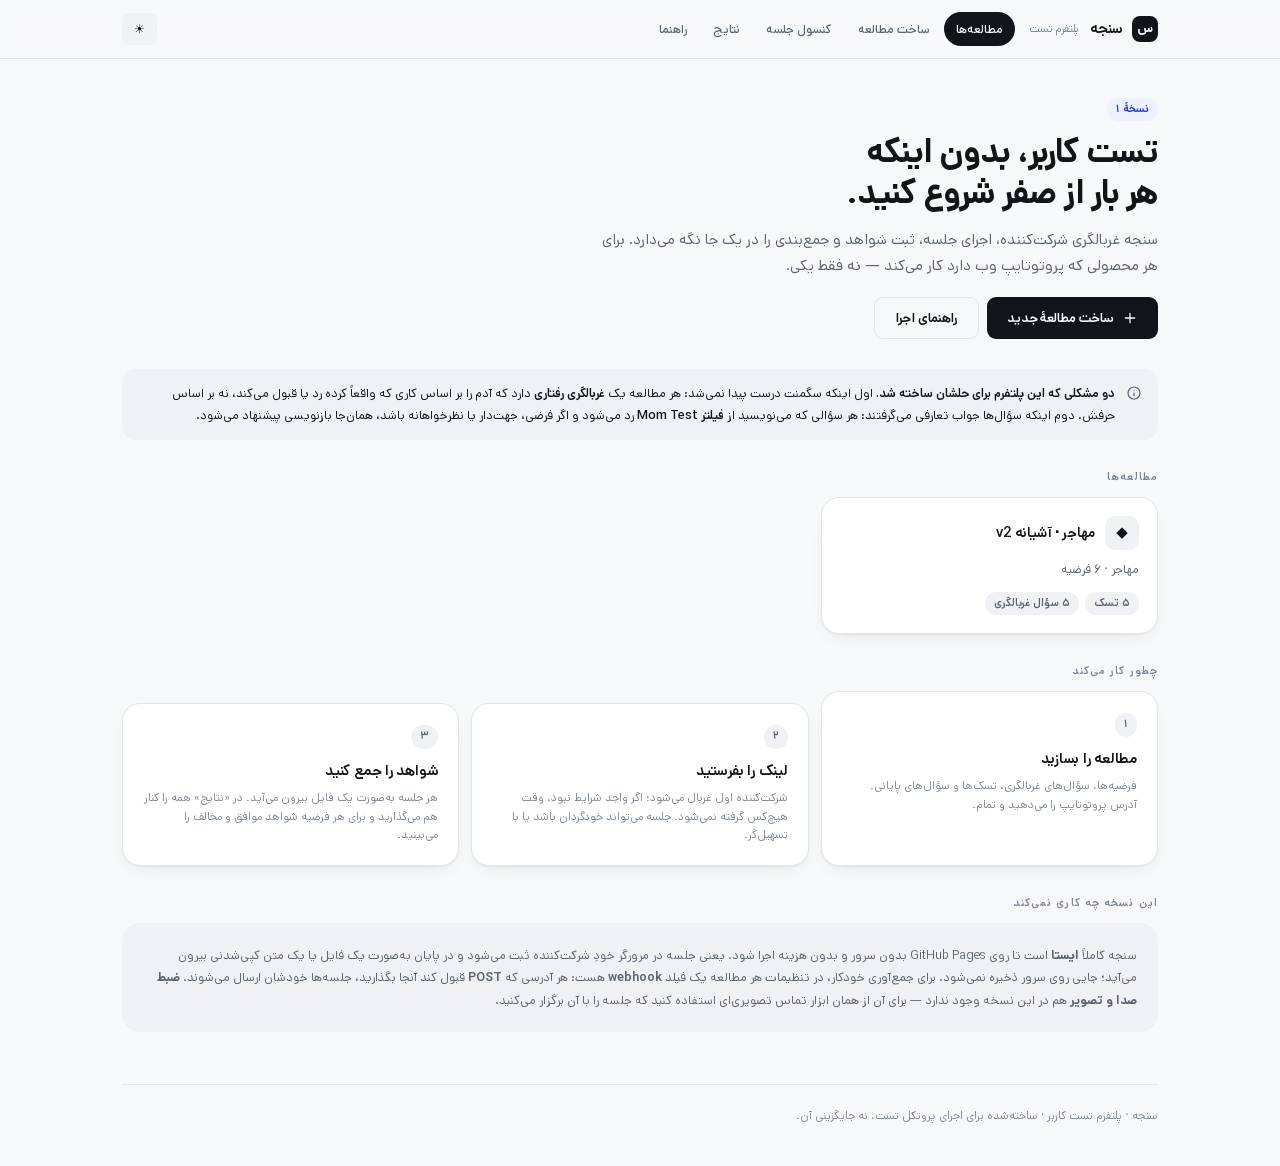
==== index.html @ 76744f60 "Add files via upload" ====
<!doctype html>
<html lang="fa" dir="rtl">
<head>
<meta charset="utf-8">
<meta name="viewport" content="width=device-width,initial-scale=1,viewport-fit=cover">
<title>سنجه · پلتفرم تست کاربر</title>
<meta name="description" content="پلتفرم برگزاری و ثبت تست کاربر — غربالگری، اجرای جلسه، ثبت شواهد و جمع‌بندی.">
<link rel="stylesheet" href="./assets/app.css">
</head>
<body>
<main class="wrap" style="padding-top:38px">

  <header style="margin-bottom:30px">
    <span class="badge b-brand" style="margin-bottom:12px">نسخهٔ ۱</span>
    <h1>تست کاربر، بدون اینکه<br>هر بار از صفر شروع کنید.</h1>
    <p class="lead" style="margin-top:12px">
      سنجه غربالگری شرکت‌کننده، اجرای جلسه، ثبت شواهد و جمع‌بندی را در یک جا نگه می‌دارد.
      برای هر محصولی که پروتوتایپ وب دارد کار می‌کند — نه فقط یکی.
    </p>
    <div class="row-btns" style="margin-top:18px">
      <a class="btn btn-primary" href="builder.html">
        <svg viewBox="0 0 24 24"><path d="M12 5v14M5 12h14"/></svg>ساخت مطالعهٔ جدید</a>
      <a class="btn btn-line" href="guide.html">راهنمای اجرا</a>
    </div>
  </header>

  <div class="note" style="margin-bottom:26px">
    <svg viewBox="0 0 24 24"><circle cx="12" cy="12" r="9"/><path d="M12 16v-4M12 8h.01"/></svg>
    <p><b>دو مشکلی که این پلتفرم برای حلشان ساخته شد.</b>
      اول اینکه سگمنت درست پیدا نمی‌شد: هر مطالعه یک <b>غربالگری رفتاری</b> دارد که آدم را بر اساس
      کاری که واقعاً کرده رد یا قبول می‌کند، نه بر اساس حرفش.
      دوم اینکه سؤال‌ها جواب تعارفی می‌گرفتند: هر سؤالی که می‌نویسید از
      <b>فیلتر Mom Test</b> رد می‌شود و اگر فرضی، جهت‌دار یا نظرخواهانه باشد، همان‌جا بازنویسی پیشنهاد می‌شود.</p>
  </div>

  <div class="sec">مطالعه‌ها</div>
  <div id="list" class="studies"></div>

  <div class="sec">چطور کار می‌کند</div>
  <div class="grid c3">
    <div class="card">
      <span class="badge b-mute">۱</span>
      <h3 style="margin:10px 0 6px">مطالعه را بسازید</h3>
      <p class="tiny">فرضیه‌ها، سؤال‌های غربالگری، تسک‌ها و سؤال‌های پایانی. آدرس پروتوتایپ را می‌دهید و تمام.</p>
    </div>
    <div class="card">
      <span class="badge b-mute">۲</span>
      <h3 style="margin:10px 0 6px">لینک را بفرستید</h3>
      <p class="tiny">شرکت‌کننده اول غربال می‌شود؛ اگر واجد شرایط نبود، وقت هیچ‌کس گرفته نمی‌شود.
        جلسه می‌تواند خودگردان باشد یا با تسهیل‌گر.</p>
    </div>
    <div class="card">
      <span class="badge b-mute">۳</span>
      <h3 style="margin:10px 0 6px">شواهد را جمع کنید</h3>
      <p class="tiny">هر جلسه به‌صورت یک فایل بیرون می‌آید. در «نتایج» همه را کنار هم می‌گذارید و
        برای هر فرضیه شواهد موافق و مخالف را می‌بینید.</p>
    </div>
  </div>

  <div class="sec">این نسخه چه کاری نمی‌کند</div>
  <div class="card flat" style="background:var(--surface-2);border-color:transparent">
    <p style="font-size:12.5px;line-height:1.8;color:var(--ink-2)">
      سنجه کاملاً <b>ایستا</b> است تا روی GitHub Pages بدون سرور و بدون هزینه اجرا شود.
      یعنی جلسه در مرورگر خودِ شرکت‌کننده ثبت می‌شود و در پایان به‌صورت یک فایل یا یک متن کپی‌شدنی بیرون می‌آید؛
      جایی روی سرور ذخیره نمی‌شود. برای جمع‌آوری خودکار، در تنظیمات هر مطالعه یک فیلد
      <b class="en">webhook</b> هست: هر آدرسی که <b class="en">POST</b> قبول کند آنجا بگذارید،
      جلسه‌ها خودشان ارسال می‌شوند. <b>ضبط صدا و تصویر</b> هم در این نسخه وجود ندارد —
      برای آن از همان ابزار تماس تصویری‌ای استفاده کنید که جلسه را با آن برگزار می‌کنید.
    </p>
  </div>

  <footer class="site">سنجه · پلتفرم تست کاربر · ساخته‌شده برای اجرای پروتکل تست، نه جایگزینی آن.</footer>
</main>

<script src="./assets/app.js"></script>
<script>
App.mountChrome('index.html');

const RISK = { 'very-high':'خیلی بالا', 'high':'بالا', 'medium-high':'متوسط تا بالا', 'medium':'متوسط' };

(async function () {
  const list = App.$('list');
  const studies = await App.loadRegistry();
  const sessions = App.allSessions();

  if (!studies.length) {
    list.innerHTML = `<div class="empty" style="grid-column:1/-1">
      <h3>هنوز مطالعه‌ای نیست</h3>
      <p class="tiny">اولین مطالعه را بسازید تا اینجا ظاهر شود.</p></div>`;
    return;
  }

  list.innerHTML = studies.map(s => {
    const n    = sessions.filter(x => x.studyId === s.id).length;
    const done = sessions.filter(x => x.studyId === s.id && x.endedAt).length;
    return `<a class="study" href="study.html?id=${encodeURIComponent(s.id)}">
      <div class="hd">
        <div class="ic">${App.esc(s.icon || '◆')}</div>
        <div class="nm">${App.esc(s.name || 'بدون نام')}</div>
        ${s._source === 'local' ? '<span class="badge b-mute">محلی</span>' : ''}
      </div>
      <p class="d">${App.esc(s.product || '')}${s.product && s.hypotheses?.length ? ' · ' : ''}${
        s.hypotheses?.length ? App.fa(s.hypotheses.length) + ' فرضیه' : ''}</p>
      <div class="ft">
        <span class="badge b-mute">${App.fa(s.tasks?.length || 0)} تسک</span>
        <span class="badge b-mute">${App.fa(s.screener?.questions?.length || 0)} سؤال غربالگری</span>
        ${n ? `<span class="badge b-ok">${App.fa(done)} جلسهٔ کامل</span>` : ''}
      </div>
    </a>`;
  }).join('');
})();
</script>
</body>
</html>
---- assets/app.css ----
/* ═══════════════════════════════════════════════════════════════════
   سنجه · Sanjeh — research platform design system
   One stylesheet for every page. Product-neutral on purpose: this hosts
   studies for many apps, so it must never look like any one of them.
   ═══════════════════════════════════════════════════════════════════ */
@font-face{font-family:Dana;src:url('./fonts/Dana-Light.woff2') format('woff2');font-weight:300;font-display:swap}
@font-face{font-family:Dana;src:url('./fonts/Dana-Regular.woff2') format('woff2');font-weight:400;font-display:swap}
@font-face{font-family:Dana;src:url('./fonts/Dana-Medium.woff2') format('woff2');font-weight:500;font-display:swap}
@font-face{font-family:Dana;src:url('./fonts/Dana-DemiBold.woff2') format('woff2');font-weight:600;font-display:swap}
@font-face{font-family:Dana;src:url('./fonts/Dana-Bold.woff2') format('woff2');font-weight:700;font-display:swap}

:root{
  --f:Dana,system-ui,-apple-system,sans-serif;
  --canvas:#F7F8FA;--surface:#FFF;--surface-2:#EFF1F5;--surface-3:#E4E8EF;
  --ink:#111418;--ink-2:#5A6472;--ink-3:#7C8798;
  --line:#E1E5EC;--line-2:#EFF1F5;
  --brand:#3D5AFE;--brand-soft:#EDF0FF;--brand-ink:#2438C8;
  --ok:#0E8A5F;--ok-soft:#E6F5EF;
  --warn:#A66211;--warn-soft:#FDF3E4;
  --bad:#C33025;--bad-soft:#FCEEEC;
  --r-sm:9px;--r-md:13px;--r-lg:18px;
  --sh:0 1px 2px rgba(17,20,24,.05),0 8px 24px -14px rgba(17,20,24,.16);
  --sh-lg:0 2px 6px rgba(17,20,24,.07),0 26px 50px -24px rgba(17,20,24,.35);
  --spring:cubic-bezier(.16,1,.3,1);--swift:cubic-bezier(.4,0,.2,1);
}
:root[data-theme="dark"]{
  --canvas:#0E1116;--surface:#171B22;--surface-2:#1F242C;--surface-3:#2A303A;
  --ink:#F0F2F5;--ink-2:#98A2B3;--ink-3:#828D9E;
  --line:#272D36;--line-2:#1E232B;
  --brand:#7C8FFF;--brand-soft:#1A1F3D;--brand-ink:#A6B4FF;
  --ok:#3FBF8F;--ok-soft:#11271F;
  --warn:#D89A4A;--warn-soft:#2A2013;
  --bad:#E4695C;--bad-soft:#2C1614;
  --sh:0 1px 2px rgba(0,0,0,.4),0 8px 24px -14px rgba(0,0,0,.7);
  --sh-lg:0 2px 6px rgba(0,0,0,.5),0 26px 50px -24px rgba(0,0,0,.85);
}

*{box-sizing:border-box;margin:0;padding:0}
html{-webkit-text-size-adjust:100%}
body{font-family:var(--f);background:var(--canvas);color:var(--ink);
  font-size:14px;line-height:1.65;-webkit-font-smoothing:antialiased;
  direction:rtl;text-align:start}
.num{direction:ltr;unicode-bidi:isolate;font-variant-numeric:tabular-nums}
.en{direction:ltr;unicode-bidi:isolate;display:inline-block}
a{color:inherit}
button,input,select,textarea{font-family:inherit;font-size:inherit;color:inherit}
button{cursor:pointer}
[hidden]{display:none!important}

/* ── layout ── */
.wrap{max-width:1080px;margin:0 auto;padding:0 22px}
.wrap.narrow{max-width:760px}
.topbar{position:sticky;top:0;z-index:40;background:color-mix(in srgb,var(--canvas) 88%,transparent);
  backdrop-filter:blur(14px);border-bottom:1px solid var(--line)}
.topbar .in{max-width:1080px;margin:0 auto;padding:0 22px;height:58px;
  display:flex;align-items:center;gap:14px}
.brand{display:flex;align-items:center;gap:9px;font-weight:600;font-size:15px;
  letter-spacing:-.02em;text-decoration:none;flex:none}
.brand .mk{width:26px;height:26px;border-radius:8px;background:var(--ink);
  display:grid;place-items:center;color:var(--canvas);font-size:13px;font-weight:700}
.brand small{font-weight:400;color:var(--ink-3);font-size:11.5px;margin-inline-start:2px}
.topnav{display:flex;gap:2px;flex:1}
.topnav a{padding:7px 12px;border-radius:99px;font-size:12.5px;font-weight:500;
  color:var(--ink-2);text-decoration:none;transition:.2s var(--swift)}
.topnav a:hover{background:var(--surface-2);color:var(--ink)}
.topnav a[aria-current=page]{background:var(--ink);color:var(--canvas)}
@media(max-width:720px){.topnav{display:none}}

h1{font-size:clamp(24px,4vw,34px);font-weight:700;letter-spacing:-.03em;line-height:1.2}
h2{font-size:19px;font-weight:600;letter-spacing:-.022em;line-height:1.35}
h3{font-size:15px;font-weight:600;letter-spacing:-.015em}
.lead{font-size:15px;color:var(--ink-2);line-height:1.75;max-width:62ch}
.muted{color:var(--ink-2)}
.tiny{font-size:11.5px;color:var(--ink-3);line-height:1.6}
.sec{font-size:11px;font-weight:600;letter-spacing:.1em;color:var(--ink-3);
  text-transform:uppercase;margin:28px 0 11px}
.sec:first-child{margin-top:0}

/* ── surfaces ── */
.card{background:var(--surface);border:1px solid var(--line);border-radius:var(--r-lg);
  padding:20px;box-shadow:var(--sh)}
.card+.card{margin-top:12px}
.card.flat{box-shadow:none}
.grid{display:grid;gap:12px}
.grid.c2{grid-template-columns:repeat(2,1fr)}
.grid.c3{grid-template-columns:repeat(3,1fr)}
@media(max-width:760px){.grid.c2,.grid.c3{grid-template-columns:1fr}}

/* ── buttons ── */
.btn{display:inline-flex;align-items:center;justify-content:center;gap:8px;
  height:42px;padding:0 20px;border:none;border-radius:var(--r-sm);font-size:13.5px;
  font-weight:600;letter-spacing:-.01em;transition:.2s var(--spring);white-space:nowrap;
  text-decoration:none}
.btn:active{transform:scale(.98)}
.btn:disabled{opacity:.42;cursor:not-allowed;transform:none}
.btn-primary{background:var(--ink);color:var(--canvas)}
.btn-brand{background:var(--brand);color:#fff}
.btn-ghost{background:var(--surface-2);color:var(--ink)}
.btn-line{background:none;border:1px solid var(--line);color:var(--ink)}
.btn-danger{background:var(--bad-soft);color:var(--bad)}
.btn-sm{height:32px;padding:0 12px;font-size:12px;border-radius:7px}
.btn-block{width:100%}
.btn svg{width:16px;height:16px;fill:none;stroke:currentColor;stroke-width:1.9;
  stroke-linecap:round;stroke-linejoin:round;flex:none}
.row-btns{display:flex;gap:8px;flex-wrap:wrap}

/* ── form ── */
.field{margin-bottom:14px}
.field>label{display:block;font-size:12.5px;font-weight:500;color:var(--ink-2);margin-bottom:6px}
.input,textarea.input,select.input{width:100%;background:var(--surface);border:1px solid var(--line);
  border-radius:var(--r-sm);padding:11px 13px;font-size:13.5px;transition:.18s var(--swift);
  outline:none}
.input:focus{border-color:var(--brand);box-shadow:0 0 0 3px var(--brand-soft)}
textarea.input{resize:vertical;min-height:80px;line-height:1.7}
.hint{font-size:11.5px;color:var(--ink-3);margin-top:5px;line-height:1.6}

/* choice rows */
.choice{display:flex;align-items:flex-start;gap:11px;width:100%;padding:13px 15px;
  background:var(--surface);border:1.5px solid var(--line);border-radius:var(--r-md);
  text-align:start;transition:.18s var(--spring);margin-bottom:8px}
.choice:hover{border-color:var(--surface-3)}
.choice[aria-pressed=true]{border-color:var(--ink);background:var(--surface)}
.choice .mark{width:19px;height:19px;border-radius:50%;border:1.7px solid var(--line);
  flex:none;margin-top:1px;display:grid;place-items:center;transition:.18s var(--spring)}
.choice[aria-pressed=true] .mark{border-color:var(--ink);background:var(--ink)}
.choice[aria-pressed=true] .mark::after{content:'';width:7px;height:7px;border-radius:50%;background:var(--canvas)}
.choice.sq .mark{border-radius:5px}
.choice .lbl{flex:1;font-size:13.5px;line-height:1.55}
.choice .sub{font-size:11.5px;color:var(--ink-3);margin-top:3px}

/* ── badges ── */
.badge{display:inline-flex;align-items:center;gap:5px;border-radius:99px;
  padding:4px 9px;font-size:11px;font-weight:600;line-height:1.4;white-space:nowrap}
.b-ok{background:var(--ok-soft);color:var(--ok)}
.b-warn{background:var(--warn-soft);color:var(--warn)}
.b-bad{background:var(--bad-soft);color:var(--bad)}
.b-brand{background:var(--brand-soft);color:var(--brand-ink)}
.b-mute{background:var(--surface-2);color:var(--ink-2)}
.dot{width:6px;height:6px;border-radius:50%;background:currentColor;flex:none}

/* ── table ── */
.tbl{width:100%;border-collapse:collapse;font-size:12.5px}
.tbl th{text-align:start;font-weight:600;color:var(--ink-3);font-size:11px;
  letter-spacing:.05em;text-transform:uppercase;padding:9px 10px;border-bottom:1px solid var(--line)}
.tbl td{padding:11px 10px;border-bottom:1px solid var(--line-2);vertical-align:top}
.tbl tr:last-child td{border-bottom:none}
.tblwrap{overflow-x:auto;-webkit-overflow-scrolling:touch}

/* ── notices ── */
.note{display:flex;gap:11px;align-items:flex-start;padding:14px 16px;
  background:var(--surface-2);border-radius:var(--r-md);font-size:12.5px;line-height:1.7}
.note svg{width:16px;height:16px;flex:none;margin-top:2px;fill:none;stroke:currentColor;
  stroke-width:1.8;stroke-linecap:round;stroke-linejoin:round;color:var(--ink-2)}
.note.warn{background:var(--warn-soft)} .note.warn svg{color:var(--warn)}
.note.bad{background:var(--bad-soft)}   .note.bad svg{color:var(--bad)}
.note.ok{background:var(--ok-soft)}     .note.ok svg{color:var(--ok)}
.note b{font-weight:600}

/* ── progress ── */
.prog{height:4px;background:var(--surface-2);border-radius:99px;overflow:hidden}
.prog i{display:block;height:100%;background:var(--ink);border-radius:99px;
  transition:width .5s var(--spring)}

/* ── device frame (prototype under test) ── */
.device{background:#0D0F12;border-radius:34px;padding:9px;box-shadow:var(--sh-lg);flex:none}
.device iframe{display:block;border:none;border-radius:26px;background:#fff}

/* ── study cards on the hub ── */
.studies{display:grid;gap:12px;grid-template-columns:repeat(auto-fill,minmax(300px,1fr))}
.study{display:block;background:var(--surface);border:1px solid var(--line);
  border-radius:var(--r-lg);padding:18px;text-decoration:none;box-shadow:var(--sh);
  transition:.22s var(--spring)}
.study:hover{transform:translateY(-2px);box-shadow:var(--sh-lg)}
.study .hd{display:flex;align-items:center;gap:10px;margin-bottom:9px}
.study .ic{width:34px;height:34px;border-radius:10px;background:var(--surface-2);
  display:grid;place-items:center;font-size:15px;font-weight:700;flex:none}
.study .nm{font-size:14.5px;font-weight:600;letter-spacing:-.02em;flex:1}
.study .d{font-size:12.5px;color:var(--ink-2);line-height:1.65}
.study .ft{display:flex;gap:6px;margin-top:12px;flex-wrap:wrap}

/* ── momtest linter ── */
.lint{margin-top:8px;display:flex;flex-direction:column;gap:6px}
.flag{display:flex;gap:9px;align-items:flex-start;padding:10px 12px;border-radius:var(--r-sm);
  font-size:12px;line-height:1.65}
.flag.err{background:var(--bad-soft);color:var(--bad)}
.flag.warn{background:var(--warn-soft);color:var(--warn)}
.flag.good{background:var(--ok-soft);color:var(--ok)}
.flag .m{flex:1;color:var(--ink)}
.flag .m b{color:inherit}
.flag .why{font-weight:600;display:block;margin-bottom:2px}
.flag .fix{display:block;margin-top:4px;color:var(--ink-2)}
.flag .fix i{font-style:normal;color:var(--ink);font-weight:500}

/* ── misc ── */
.split-h{display:flex;gap:16px;align-items:flex-start}
@media(max-width:860px){.split-h{flex-direction:column}}
.chipset{display:flex;gap:6px;flex-wrap:wrap}
.chip{border:1px solid var(--line);background:var(--surface);border-radius:99px;
  padding:6px 12px;font-size:12px;font-weight:500;color:var(--ink-2);transition:.18s var(--swift)}
.chip:hover{border-color:var(--surface-3);color:var(--ink)}
.chip[aria-pressed=true]{background:var(--ink);color:var(--canvas);border-color:var(--ink)}
.kv{display:flex;justify-content:space-between;gap:14px;padding:9px 0;font-size:12.5px;
  border-bottom:1px solid var(--line-2)}
.kv:last-child{border-bottom:none}
.kv .k{color:var(--ink-2)} .kv .v{font-weight:500;text-align:end}
.empty{text-align:center;padding:44px 20px;color:var(--ink-3)}
.empty h3{color:var(--ink);margin-bottom:6px}
footer.site{margin-top:52px;border-top:1px solid var(--line);padding:22px 0 40px;
  font-size:11.5px;color:var(--ink-3)}
.sr{position:absolute;width:1px;height:1px;overflow:hidden;clip:rect(0 0 0 0);white-space:nowrap}
@media print{.topbar,.no-print{display:none}body{background:#fff}}
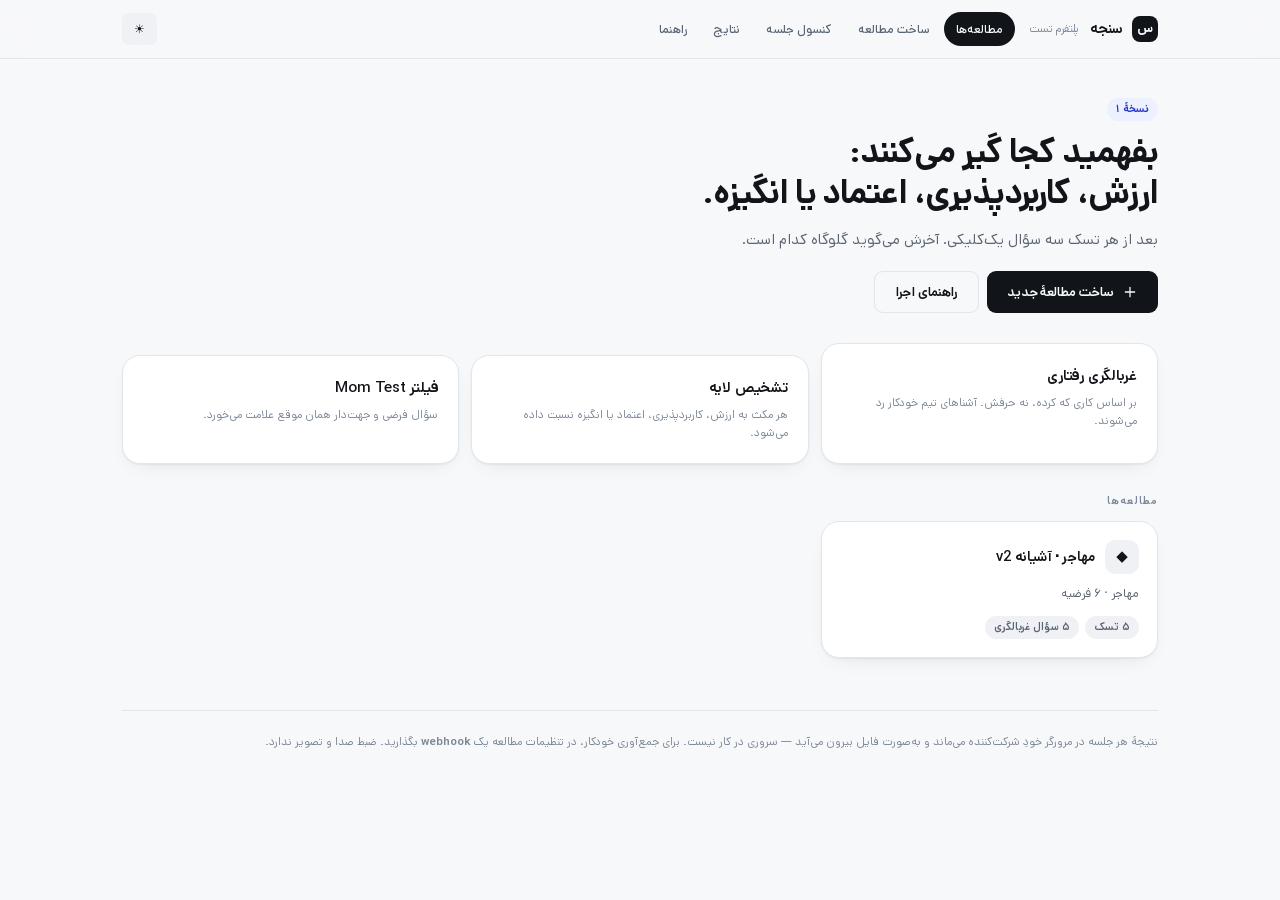
==== commit 99681a1d: "Add files via upload" ====
--- a/index.html
+++ b/index.html
@@ -1,114 +1,81 @@
-<!doctype html>
-<html lang="fa" dir="rtl">
-<head>
-<meta charset="utf-8">
-<meta name="viewport" content="width=device-width,initial-scale=1,viewport-fit=cover">
-<title>سنجه · پلتفرم تست کاربر</title>
-<meta name="description" content="پلتفرم برگزاری و ثبت تست کاربر — غربالگری، اجرای جلسه، ثبت شواهد و جمع‌بندی.">
-<link rel="stylesheet" href="./assets/app.css">
-</head>
-<body>
-<main class="wrap" style="padding-top:38px">
-
-  <header style="margin-bottom:30px">
-    <span class="badge b-brand" style="margin-bottom:12px">نسخهٔ ۱</span>
-    <h1>تست کاربر، بدون اینکه<br>هر بار از صفر شروع کنید.</h1>
-    <p class="lead" style="margin-top:12px">
-      سنجه غربالگری شرکت‌کننده، اجرای جلسه، ثبت شواهد و جمع‌بندی را در یک جا نگه می‌دارد.
-      برای هر محصولی که پروتوتایپ وب دارد کار می‌کند — نه فقط یکی.
-    </p>
-    <div class="row-btns" style="margin-top:18px">
-      <a class="btn btn-primary" href="builder.html">
-        <svg viewBox="0 0 24 24"><path d="M12 5v14M5 12h14"/></svg>ساخت مطالعهٔ جدید</a>
-      <a class="btn btn-line" href="guide.html">راهنمای اجرا</a>
-    </div>
-  </header>
-
-  <div class="note" style="margin-bottom:26px">
-    <svg viewBox="0 0 24 24"><circle cx="12" cy="12" r="9"/><path d="M12 16v-4M12 8h.01"/></svg>
-    <p><b>دو مشکلی که این پلتفرم برای حلشان ساخته شد.</b>
-      اول اینکه سگمنت درست پیدا نمی‌شد: هر مطالعه یک <b>غربالگری رفتاری</b> دارد که آدم را بر اساس
-      کاری که واقعاً کرده رد یا قبول می‌کند، نه بر اساس حرفش.
-      دوم اینکه سؤال‌ها جواب تعارفی می‌گرفتند: هر سؤالی که می‌نویسید از
-      <b>فیلتر Mom Test</b> رد می‌شود و اگر فرضی، جهت‌دار یا نظرخواهانه باشد، همان‌جا بازنویسی پیشنهاد می‌شود.</p>
-  </div>
-
-  <div class="sec">مطالعه‌ها</div>
-  <div id="list" class="studies"></div>
-
-  <div class="sec">چطور کار می‌کند</div>
-  <div class="grid c3">
-    <div class="card">
-      <span class="badge b-mute">۱</span>
-      <h3 style="margin:10px 0 6px">مطالعه را بسازید</h3>
-      <p class="tiny">فرضیه‌ها، سؤال‌های غربالگری، تسک‌ها و سؤال‌های پایانی. آدرس پروتوتایپ را می‌دهید و تمام.</p>
-    </div>
-    <div class="card">
-      <span class="badge b-mute">۲</span>
-      <h3 style="margin:10px 0 6px">لینک را بفرستید</h3>
-      <p class="tiny">شرکت‌کننده اول غربال می‌شود؛ اگر واجد شرایط نبود، وقت هیچ‌کس گرفته نمی‌شود.
-        جلسه می‌تواند خودگردان باشد یا با تسهیل‌گر.</p>
-    </div>
-    <div class="card">
-      <span class="badge b-mute">۳</span>
-      <h3 style="margin:10px 0 6px">شواهد را جمع کنید</h3>
-      <p class="tiny">هر جلسه به‌صورت یک فایل بیرون می‌آید. در «نتایج» همه را کنار هم می‌گذارید و
-        برای هر فرضیه شواهد موافق و مخالف را می‌بینید.</p>
-    </div>
-  </div>
-
-  <div class="sec">این نسخه چه کاری نمی‌کند</div>
-  <div class="card flat" style="background:var(--surface-2);border-color:transparent">
-    <p style="font-size:12.5px;line-height:1.8;color:var(--ink-2)">
-      سنجه کاملاً <b>ایستا</b> است تا روی GitHub Pages بدون سرور و بدون هزینه اجرا شود.
-      یعنی جلسه در مرورگر خودِ شرکت‌کننده ثبت می‌شود و در پایان به‌صورت یک فایل یا یک متن کپی‌شدنی بیرون می‌آید؛
-      جایی روی سرور ذخیره نمی‌شود. برای جمع‌آوری خودکار، در تنظیمات هر مطالعه یک فیلد
-      <b class="en">webhook</b> هست: هر آدرسی که <b class="en">POST</b> قبول کند آنجا بگذارید،
-      جلسه‌ها خودشان ارسال می‌شوند. <b>ضبط صدا و تصویر</b> هم در این نسخه وجود ندارد —
-      برای آن از همان ابزار تماس تصویری‌ای استفاده کنید که جلسه را با آن برگزار می‌کنید.
-    </p>
-  </div>
-
-  <footer class="site">سنجه · پلتفرم تست کاربر · ساخته‌شده برای اجرای پروتکل تست، نه جایگزینی آن.</footer>
-</main>
-
-<script src="./assets/app.js"></script>
-<script>
-App.mountChrome('index.html');
-
-const RISK = { 'very-high':'خیلی بالا', 'high':'بالا', 'medium-high':'متوسط تا بالا', 'medium':'متوسط' };
-
-(async function () {
-  const list = App.$('list');
-  const studies = await App.loadRegistry();
-  const sessions = App.allSessions();
-
-  if (!studies.length) {
-    list.innerHTML = `<div class="empty" style="grid-column:1/-1">
-      <h3>هنوز مطالعه‌ای نیست</h3>
-      <p class="tiny">اولین مطالعه را بسازید تا اینجا ظاهر شود.</p></div>`;
-    return;
-  }
-
-  list.innerHTML = studies.map(s => {
-    const n    = sessions.filter(x => x.studyId === s.id).length;
-    const done = sessions.filter(x => x.studyId === s.id && x.endedAt).length;
-    return `<a class="study" href="study.html?id=${encodeURIComponent(s.id)}">
-      <div class="hd">
-        <div class="ic">${App.esc(s.icon || '◆')}</div>
-        <div class="nm">${App.esc(s.name || 'بدون نام')}</div>
-        ${s._source === 'local' ? '<span class="badge b-mute">محلی</span>' : ''}
-      </div>
-      <p class="d">${App.esc(s.product || '')}${s.product && s.hypotheses?.length ? ' · ' : ''}${
-        s.hypotheses?.length ? App.fa(s.hypotheses.length) + ' فرضیه' : ''}</p>
-      <div class="ft">
-        <span class="badge b-mute">${App.fa(s.tasks?.length || 0)} تسک</span>
-        <span class="badge b-mute">${App.fa(s.screener?.questions?.length || 0)} سؤال غربالگری</span>
-        ${n ? `<span class="badge b-ok">${App.fa(done)} جلسهٔ کامل</span>` : ''}
-      </div>
-    </a>`;
-  }).join('');
-})();
-</script>
-</body>
-</html>
+<!doctype html>
+<html lang="fa" dir="rtl">
+<head>
+<meta charset="utf-8">
+<meta name="viewport" content="width=device-width,initial-scale=1,viewport-fit=cover">
+<title>سنجه · پلتفرم تست کاربر</title>
+<meta name="description" content="پلتفرم برگزاری و ثبت تست کاربر — غربالگری، اجرای جلسه، ثبت شواهد و جمع‌بندی.">
+<link rel="stylesheet" href="./assets/app.css">
+</head>
+<body>
+<main class="wrap" style="padding-top:38px">
+
+  <header style="margin-bottom:30px">
+    <span class="badge b-brand" style="margin-bottom:12px">نسخهٔ ۱</span>
+    <h1>بفهمید کجا گیر می‌کنند:<br>ارزش، کاربردپذیری، اعتماد یا انگیزه.</h1>
+    <p class="lead" style="margin-top:12px">بعد از هر تسک سه سؤال یک‌کلیکی. آخرش می‌گوید گلوگاه کدام است.</p>
+    <div class="row-btns" style="margin-top:18px">
+      <a class="btn btn-primary" href="builder.html">
+        <svg viewBox="0 0 24 24"><path d="M12 5v14M5 12h14"/></svg>ساخت مطالعهٔ جدید</a>
+      <a class="btn btn-line" href="guide.html">راهنمای اجرا</a>
+    </div>
+  </header>
+
+  <div class="grid c3" style="margin-bottom:26px">
+    <div class="card"><h3>غربالگری رفتاری</h3>
+      <p class="tiny" style="margin-top:5px">بر اساس کاری که کرده، نه حرفش. آشناهای تیم خودکار رد می‌شوند.</p></div>
+    <div class="card"><h3>تشخیص لایه</h3>
+      <p class="tiny" style="margin-top:5px">هر مکث به ارزش، کاربردپذیری، اعتماد یا انگیزه نسبت داده می‌شود.</p></div>
+    <div class="card"><h3>فیلتر Mom Test</h3>
+      <p class="tiny" style="margin-top:5px">سؤال فرضی و جهت‌دار همان موقع علامت می‌خورد.</p></div>
+  </div>
+
+  <div class="sec">مطالعه‌ها</div>
+  <div id="list" class="studies"></div>
+
+  <footer class="site">
+    نتیجهٔ هر جلسه در مرورگر خودِ شرکت‌کننده می‌ماند و به‌صورت فایل بیرون می‌آید — سروری در کار نیست.
+    برای جمع‌آوری خودکار، در تنظیمات مطالعه یک <b class="en">webhook</b> بگذارید. ضبط صدا و تصویر ندارد.
+  </footer>
+</main>
+
+<script src="./assets/app.js"></script>
+<script>
+App.mountChrome('index.html');
+
+const RISK = { 'very-high':'خیلی بالا', 'high':'بالا', 'medium-high':'متوسط تا بالا', 'medium':'متوسط' };
+
+(async function () {
+  const list = App.$('list');
+  const studies = await App.loadRegistry();
+  const sessions = App.allSessions();
+
+  if (!studies.length) {
+    list.innerHTML = `<div class="empty" style="grid-column:1/-1">
+      <h3>هنوز مطالعه‌ای نیست</h3>
+      <p class="tiny">اولین مطالعه را بسازید تا اینجا ظاهر شود.</p></div>`;
+    return;
+  }
+
+  list.innerHTML = studies.map(s => {
+    const n    = sessions.filter(x => x.studyId === s.id).length;
+    const done = sessions.filter(x => x.studyId === s.id && x.endedAt).length;
+    return `<a class="study" href="study.html?id=${encodeURIComponent(s.id)}">
+      <div class="hd">
+        <div class="ic">${App.esc(s.icon || '◆')}</div>
+        <div class="nm">${App.esc(s.name || 'بدون نام')}</div>
+        ${s._source === 'local' ? '<span class="badge b-mute">محلی</span>' : ''}
+      </div>
+      <p class="d">${App.esc(s.product || '')}${s.product && s.hypotheses?.length ? ' · ' : ''}${
+        s.hypotheses?.length ? App.fa(s.hypotheses.length) + ' فرضیه' : ''}</p>
+      <div class="ft">
+        <span class="badge b-mute">${App.fa(s.tasks?.length || 0)} تسک</span>
+        <span class="badge b-mute">${App.fa(s.screener?.questions?.length || 0)} سؤال غربالگری</span>
+        ${n ? `<span class="badge b-ok">${App.fa(done)} جلسهٔ کامل</span>` : ''}
+      </div>
+    </a>`;
+  }).join('');
+})();
+</script>
+</body>
+</html>
